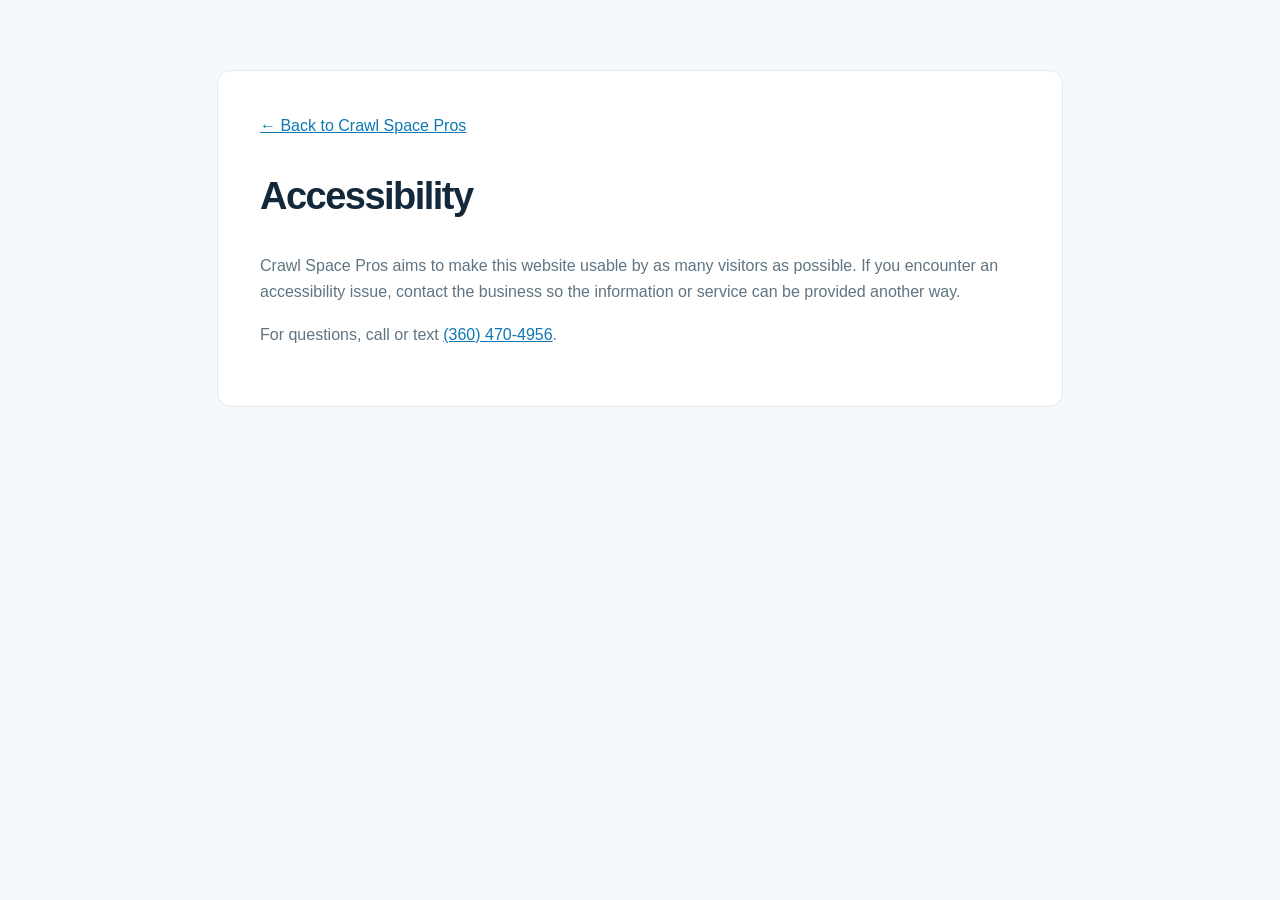
==== accessibility.html @ ad9a3e86 "Add files via upload" ====
<!DOCTYPE html><html lang="en"><head><meta charset="UTF-8"><meta name="viewport" content="width=device-width,initial-scale=1"><title>Accessibility | Crawl Space Pros</title><link rel="icon" href="favicon.svg" type="image/svg+xml"><style>body{margin:0;background:#f5f9fb;color:#13283a;font:16px/1.65 -apple-system,BlinkMacSystemFont,"Segoe UI",Arial,sans-serif}main{width:min(760px,calc(100% - 32px));margin:70px auto;padding:42px;background:#fff;border:1px solid #e2e9ee;border-radius:14px}h1{font-size:38px;letter-spacing:-.04em}a{color:#0c78b4}p{color:#5f7482}</style></head><body><main><a href="index.html">← Back to Crawl Space Pros</a><h1>Accessibility</h1><p>Crawl Space Pros aims to make this website usable by as many visitors as possible. If you encounter an accessibility issue, contact the business so the information or service can be provided another way.</p><p>For questions, call or text <a href="tel:3604704956">(360) 470-4956</a>.</p></main></body></html>
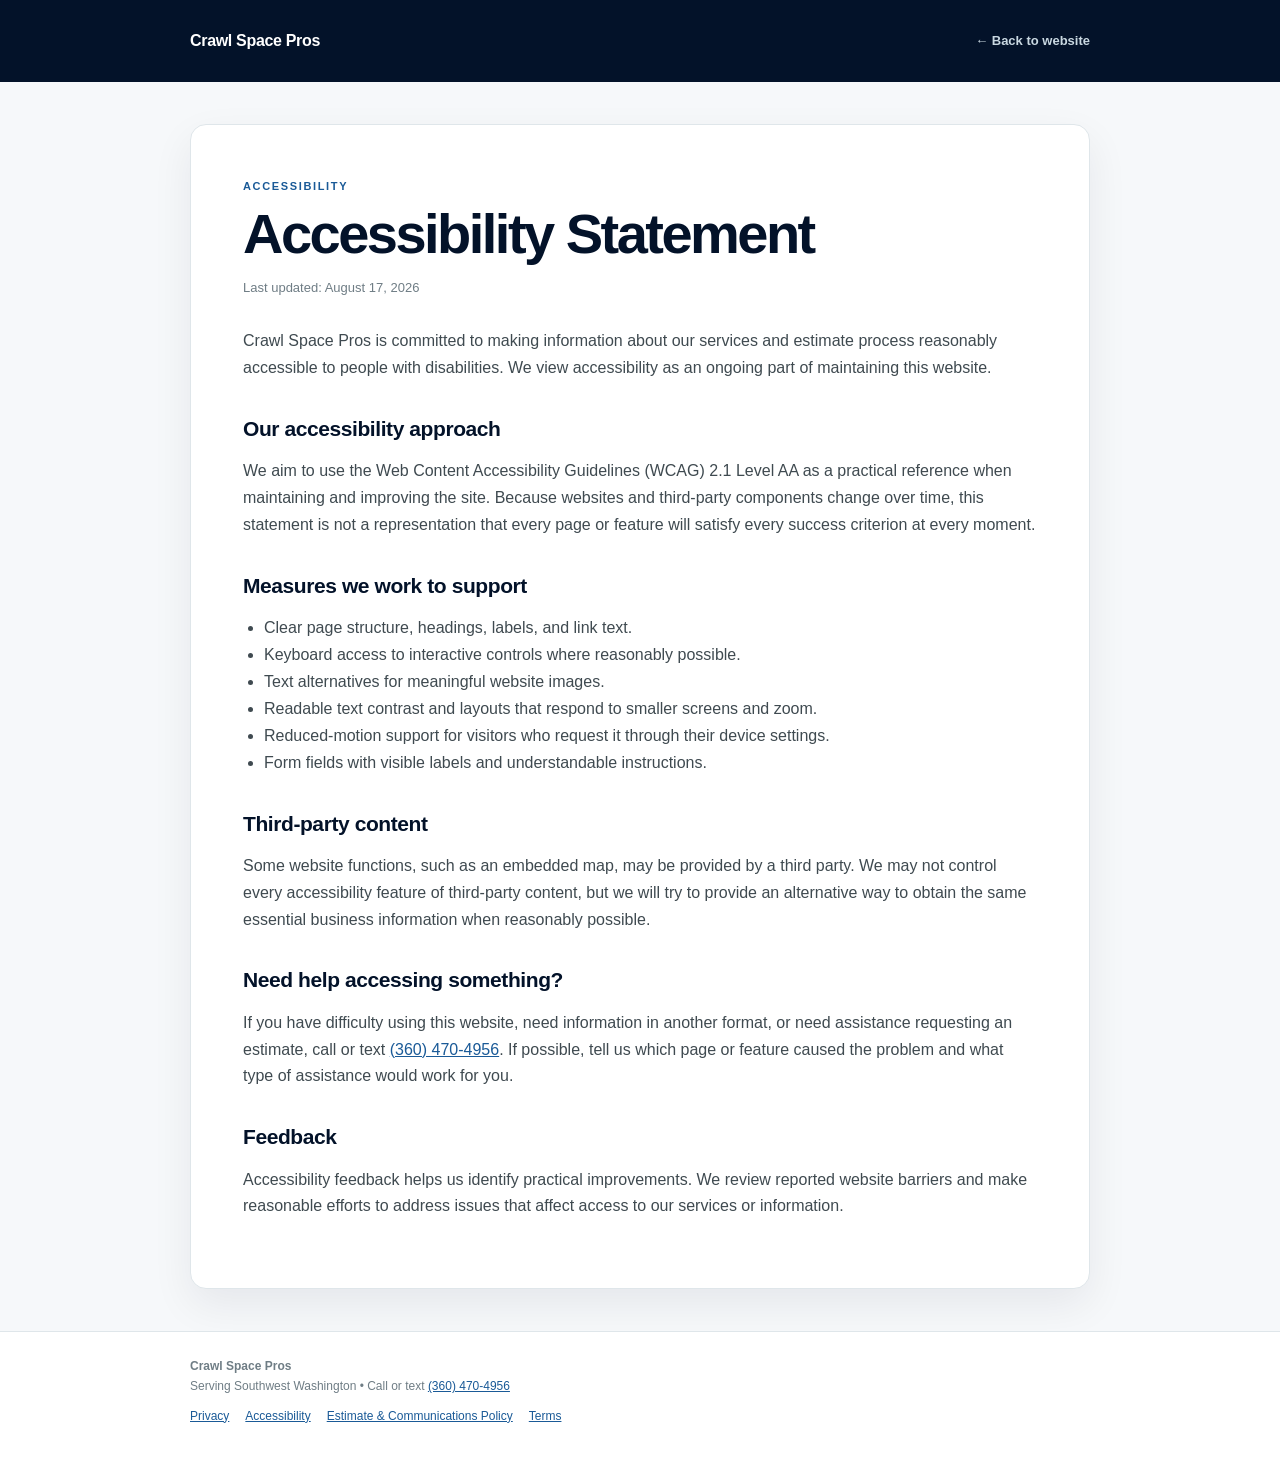
==== commit 6fd2b035: "Add files via upload" ====
--- a/accessibility.html
+++ b/accessibility.html
@@ -1 +1,221 @@
-<!DOCTYPE html><html lang="en"><head><meta charset="UTF-8"><meta name="viewport" content="width=device-width,initial-scale=1"><title>Accessibility | Crawl Space Pros</title><link rel="icon" href="favicon.svg" type="image/svg+xml"><style>body{margin:0;background:#f5f9fb;color:#13283a;font:16px/1.65 -apple-system,BlinkMacSystemFont,"Segoe UI",Arial,sans-serif}main{width:min(760px,calc(100% - 32px));margin:70px auto;padding:42px;background:#fff;border:1px solid #e2e9ee;border-radius:14px}h1{font-size:38px;letter-spacing:-.04em}a{color:#0c78b4}p{color:#5f7482}</style></head><body><main><a href="index.html">← Back to Crawl Space Pros</a><h1>Accessibility</h1><p>Crawl Space Pros aims to make this website usable by as many visitors as possible. If you encounter an accessibility issue, contact the business so the information or service can be provided another way.</p><p>For questions, call or text <a href="tel:3604704956">(360) 470-4956</a>.</p></main></body></html>+<!DOCTYPE html>
+<html lang="en">
+<head>
+  <meta charset="UTF-8">
+  <meta name="viewport" content="width=device-width, initial-scale=1.0">
+  <meta name="description" content="Accessibility Statement for the Crawl Space Pros website.">
+  <title>Accessibility Statement | Crawl Space Pros</title>
+  <style>
+:root {
+  --navy: #031229;
+  --blue: #1A5A97;
+  --charcoal: #3F4A50;
+  --gray: #6f7d85;
+  --border: #dfe6ea;
+  --page: #f6f8fa;
+}
+* { box-sizing: border-box; }
+html { scroll-behavior: smooth; }
+body {
+  margin: 0;
+  background: var(--page);
+  color: var(--navy);
+  font-family: -apple-system, BlinkMacSystemFont, "Segoe UI", Arial, Helvetica, sans-serif;
+  line-height: 1.68;
+}
+a { color: var(--blue); }
+.skip-link {
+  position: absolute;
+  left: -9999px;
+  top: 8px;
+  z-index: 100;
+  padding: 10px 14px;
+  background: #fff;
+  color: var(--navy);
+}
+.skip-link:focus { left: 8px; }
+.legal-header {
+  background: var(--navy);
+  color: #fff;
+}
+.legal-header-inner,
+.legal-main,
+.legal-footer-inner {
+  width: min(900px, calc(100% - 32px));
+  margin: 0 auto;
+}
+.legal-header-inner {
+  min-height: 82px;
+  display: flex;
+  align-items: center;
+  justify-content: space-between;
+  gap: 24px;
+}
+.legal-brand {
+  color: #fff;
+  text-decoration: none;
+  font-weight: 850;
+  letter-spacing: -.02em;
+}
+.back-link {
+  color: #c9d8e1;
+  text-decoration: none;
+  font-size: 13px;
+  font-weight: 700;
+}
+.back-link:hover { color: #fff; }
+.legal-main {
+  margin-top: 42px;
+  margin-bottom: 42px;
+  padding: clamp(26px, 5vw, 52px);
+  border: 1px solid var(--border);
+  border-radius: 16px;
+  background: #fff;
+  box-shadow: 0 16px 42px rgba(3, 18, 41, .07);
+}
+.legal-kicker {
+  margin: 0 0 10px;
+  color: var(--blue);
+  font-size: 11px;
+  font-weight: 900;
+  letter-spacing: .15em;
+  text-transform: uppercase;
+}
+h1 {
+  margin: 0;
+  font-size: clamp(36px, 6vw, 56px);
+  line-height: 1.02;
+  letter-spacing: -.045em;
+}
+.updated {
+  margin: 14px 0 30px;
+  color: var(--gray);
+  font-size: 13px;
+}
+h2 {
+  margin: 34px 0 9px;
+  color: var(--navy);
+  font-size: 21px;
+  line-height: 1.25;
+  letter-spacing: -.02em;
+}
+p, li { color: var(--charcoal); }
+ul { padding-left: 21px; }
+.notice {
+  margin: 28px 0;
+  padding: 18px 20px;
+  border-left: 4px solid var(--blue);
+  background: #f2f7fa;
+  color: var(--charcoal);
+}
+.legal-footer {
+  border-top: 1px solid var(--border);
+  background: #fff;
+}
+.legal-footer-inner {
+  padding: 24px 0 34px;
+  color: var(--gray);
+  font-size: 12px;
+}
+.legal-nav {
+  margin-top: 9px;
+  display: flex;
+  flex-wrap: wrap;
+  gap: 10px 16px;
+}
+@media (max-width: 600px) {
+  .legal-header-inner {
+    min-height: 72px;
+    flex-direction: column;
+    justify-content: center;
+    align-items: flex-start;
+    gap: 3px;
+  }
+  .legal-main {
+    margin-top: 20px;
+    padding: 24px 20px;
+    border-radius: 12px;
+  }
+}
+</style>
+</head>
+<body>
+  <a class="skip-link" href="#main">Skip to content</a>
+
+  <header class="legal-header">
+    <div class="legal-header-inner">
+      <a class="legal-brand" href="index.html">Crawl Space Pros</a>
+      <a class="back-link" href="index.html">← Back to website</a>
+    </div>
+  </header>
+
+  <main class="legal-main" id="main">
+    <p class="legal-kicker">ACCESSIBILITY</p>
+    <h1>Accessibility Statement</h1>
+    <p class="updated">Last updated: August 17, 2026</p>
+    
+<p>
+  Crawl Space Pros is committed to making information about our services and
+  estimate process reasonably accessible to people with disabilities. We view
+  accessibility as an ongoing part of maintaining this website.
+</p>
+
+<h2>Our accessibility approach</h2>
+<p>
+  We aim to use the Web Content Accessibility Guidelines (WCAG) 2.1 Level AA as
+  a practical reference when maintaining and improving the site. Because
+  websites and third-party components change over time, this statement is not a
+  representation that every page or feature will satisfy every success criterion
+  at every moment.
+</p>
+
+<h2>Measures we work to support</h2>
+<ul>
+  <li>Clear page structure, headings, labels, and link text.</li>
+  <li>Keyboard access to interactive controls where reasonably possible.</li>
+  <li>Text alternatives for meaningful website images.</li>
+  <li>Readable text contrast and layouts that respond to smaller screens and zoom.</li>
+  <li>Reduced-motion support for visitors who request it through their device settings.</li>
+  <li>Form fields with visible labels and understandable instructions.</li>
+</ul>
+
+<h2>Third-party content</h2>
+<p>
+  Some website functions, such as an embedded map, may be provided by a third
+  party. We may not control every accessibility feature of third-party content,
+  but we will try to provide an alternative way to obtain the same essential
+  business information when reasonably possible.
+</p>
+
+<h2>Need help accessing something?</h2>
+<p>
+  If you have difficulty using this website, need information in another format,
+  or need assistance requesting an estimate, call or text
+  <a href="tel:3604704956">(360) 470-4956</a>. If possible, tell us which page
+  or feature caused the problem and what type of assistance would work for you.
+</p>
+
+<h2>Feedback</h2>
+<p>
+  Accessibility feedback helps us identify practical improvements. We review
+  reported website barriers and make reasonable efforts to address issues that
+  affect access to our services or information.
+</p>
+
+  </main>
+
+  <footer class="legal-footer">
+    <div class="legal-footer-inner">
+      <strong>Crawl Space Pros</strong><br>
+      Serving Southwest Washington • Call or text
+      <a href="tel:3604704956">(360) 470-4956</a>
+      <nav class="legal-nav" aria-label="Legal pages">
+        <a href="privacy.html">Privacy</a>
+        <a href="accessibility.html">Accessibility</a>
+        <a href="policy.html">Estimate &amp; Communications Policy</a>
+        <a href="terms.html">Terms</a>
+      </nav>
+    </div>
+  </footer>
+</body>
+</html>
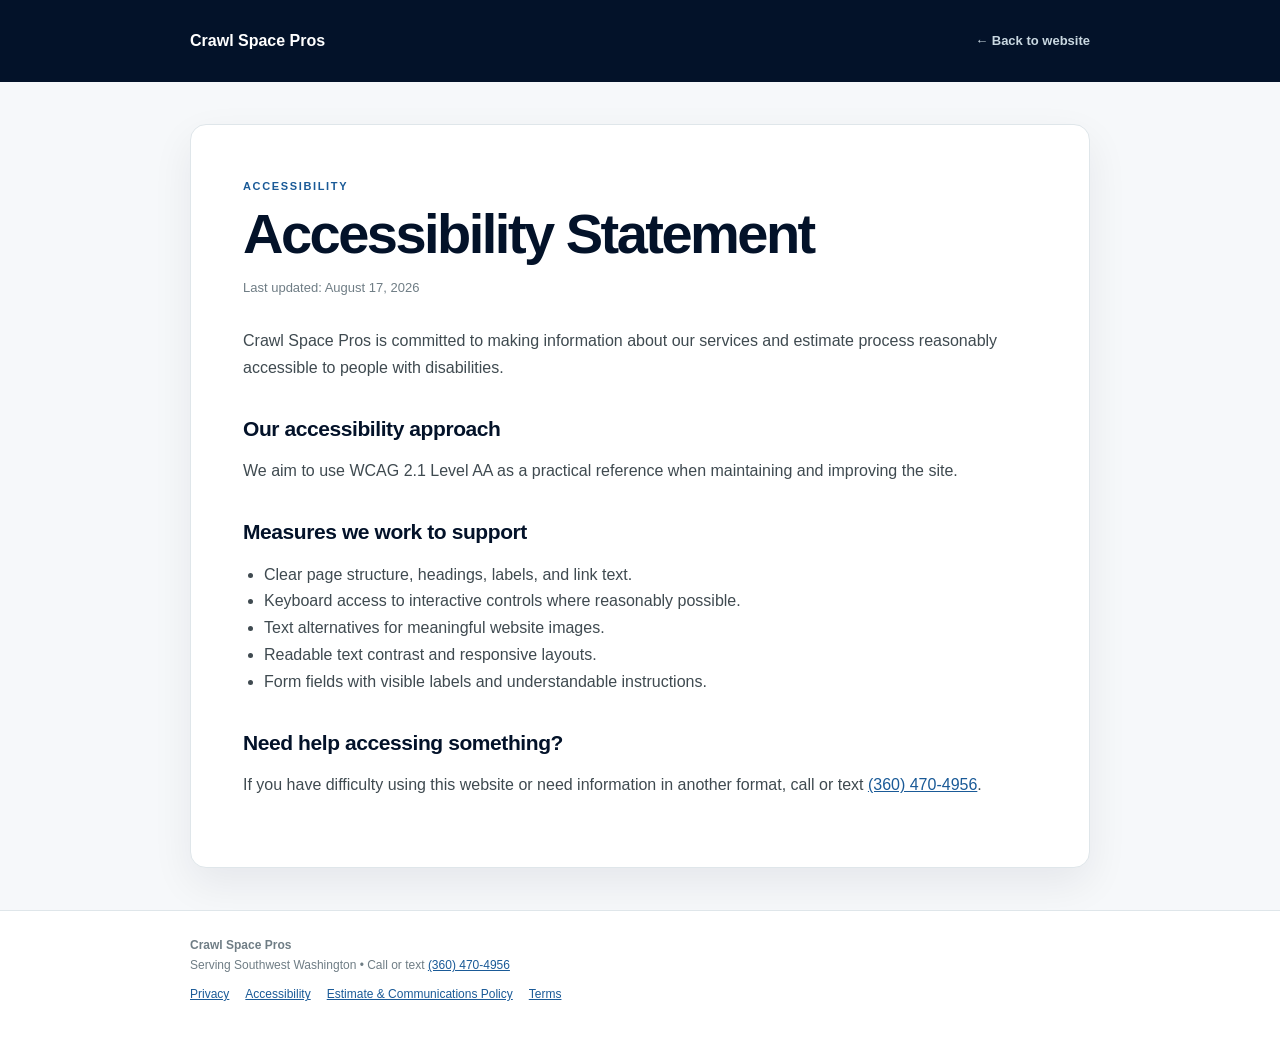
==== commit c37d025a: "Add files via upload" ====
--- a/accessibility.html
+++ b/accessibility.html
@@ -3,219 +3,47 @@
 <head>
   <meta charset="UTF-8">
   <meta name="viewport" content="width=device-width, initial-scale=1.0">
-  <meta name="description" content="Accessibility Statement for the Crawl Space Pros website.">
   <title>Accessibility Statement | Crawl Space Pros</title>
   <style>
-:root {
-  --navy: #031229;
-  --blue: #1A5A97;
-  --charcoal: #3F4A50;
-  --gray: #6f7d85;
-  --border: #dfe6ea;
-  --page: #f6f8fa;
-}
-* { box-sizing: border-box; }
-html { scroll-behavior: smooth; }
-body {
-  margin: 0;
-  background: var(--page);
-  color: var(--navy);
-  font-family: -apple-system, BlinkMacSystemFont, "Segoe UI", Arial, Helvetica, sans-serif;
-  line-height: 1.68;
-}
-a { color: var(--blue); }
-.skip-link {
-  position: absolute;
-  left: -9999px;
-  top: 8px;
-  z-index: 100;
-  padding: 10px 14px;
-  background: #fff;
-  color: var(--navy);
-}
-.skip-link:focus { left: 8px; }
-.legal-header {
-  background: var(--navy);
-  color: #fff;
-}
-.legal-header-inner,
-.legal-main,
-.legal-footer-inner {
-  width: min(900px, calc(100% - 32px));
-  margin: 0 auto;
-}
-.legal-header-inner {
-  min-height: 82px;
-  display: flex;
-  align-items: center;
-  justify-content: space-between;
-  gap: 24px;
-}
-.legal-brand {
-  color: #fff;
-  text-decoration: none;
-  font-weight: 850;
-  letter-spacing: -.02em;
-}
-.back-link {
-  color: #c9d8e1;
-  text-decoration: none;
-  font-size: 13px;
-  font-weight: 700;
-}
-.back-link:hover { color: #fff; }
-.legal-main {
-  margin-top: 42px;
-  margin-bottom: 42px;
-  padding: clamp(26px, 5vw, 52px);
-  border: 1px solid var(--border);
-  border-radius: 16px;
-  background: #fff;
-  box-shadow: 0 16px 42px rgba(3, 18, 41, .07);
-}
-.legal-kicker {
-  margin: 0 0 10px;
-  color: var(--blue);
-  font-size: 11px;
-  font-weight: 900;
-  letter-spacing: .15em;
-  text-transform: uppercase;
-}
-h1 {
-  margin: 0;
-  font-size: clamp(36px, 6vw, 56px);
-  line-height: 1.02;
-  letter-spacing: -.045em;
-}
-.updated {
-  margin: 14px 0 30px;
-  color: var(--gray);
-  font-size: 13px;
-}
-h2 {
-  margin: 34px 0 9px;
-  color: var(--navy);
-  font-size: 21px;
-  line-height: 1.25;
-  letter-spacing: -.02em;
-}
-p, li { color: var(--charcoal); }
-ul { padding-left: 21px; }
-.notice {
-  margin: 28px 0;
-  padding: 18px 20px;
-  border-left: 4px solid var(--blue);
-  background: #f2f7fa;
-  color: var(--charcoal);
-}
-.legal-footer {
-  border-top: 1px solid var(--border);
-  background: #fff;
-}
-.legal-footer-inner {
-  padding: 24px 0 34px;
-  color: var(--gray);
-  font-size: 12px;
-}
-.legal-nav {
-  margin-top: 9px;
-  display: flex;
-  flex-wrap: wrap;
-  gap: 10px 16px;
-}
-@media (max-width: 600px) {
-  .legal-header-inner {
-    min-height: 72px;
-    flex-direction: column;
-    justify-content: center;
-    align-items: flex-start;
-    gap: 3px;
-  }
-  .legal-main {
-    margin-top: 20px;
-    padding: 24px 20px;
-    border-radius: 12px;
-  }
+:root { --navy:#031229; --blue:#1A5A97; --charcoal:#3F4A50; --gray:#6f7d85; --border:#dfe6ea; --page:#f6f8fa; }
+* { box-sizing:border-box; }
+html { scroll-behavior:smooth; }
+body { margin:0; background:var(--page); color:var(--navy); font-family:-apple-system,BlinkMacSystemFont,"Segoe UI",Arial,Helvetica,sans-serif; line-height:1.68; }
+a { color:var(--blue); }
+.legal-header { background:var(--navy); color:#fff; }
+.legal-header-inner,.legal-main,.legal-footer-inner { width:min(900px,calc(100% - 32px)); margin:0 auto; }
+.legal-header-inner { min-height:82px; display:flex; align-items:center; justify-content:space-between; gap:24px; }
+.legal-brand { color:#fff; text-decoration:none; font-weight:850; }
+.back-link { color:#c9d8e1; text-decoration:none; font-size:13px; font-weight:700; }
+.legal-main { margin-top:42px; margin-bottom:42px; padding:clamp(26px,5vw,52px); border:1px solid var(--border); border-radius:16px; background:#fff; box-shadow:0 16px 42px rgba(3,18,41,.07); }
+.legal-kicker { margin:0 0 10px; color:var(--blue); font-size:11px; font-weight:900; letter-spacing:.15em; text-transform:uppercase; }
+h1 { margin:0; font-size:clamp(36px,6vw,56px); line-height:1.02; letter-spacing:-.045em; }
+.updated { margin:14px 0 30px; color:var(--gray); font-size:13px; }
+h2 { margin:34px 0 9px; color:var(--navy); font-size:21px; line-height:1.25; letter-spacing:-.02em; }
+p,li { color:var(--charcoal); }
+ul { padding-left:21px; }
+.legal-footer { border-top:1px solid var(--border); background:#fff; }
+.legal-footer-inner { padding:24px 0 34px; color:var(--gray); font-size:12px; }
+.legal-nav { margin-top:9px; display:flex; flex-wrap:wrap; gap:10px 16px; }
+@media (max-width:600px) {
+  .legal-header-inner { min-height:72px; flex-direction:column; justify-content:center; align-items:flex-start; gap:3px; }
+  .legal-main { margin-top:20px; padding:24px 20px; border-radius:12px; }
 }
 </style>
 </head>
 <body>
-  <a class="skip-link" href="#main">Skip to content</a>
-
-  <header class="legal-header">
-    <div class="legal-header-inner">
-      <a class="legal-brand" href="index.html">Crawl Space Pros</a>
-      <a class="back-link" href="index.html">← Back to website</a>
-    </div>
-  </header>
-
-  <main class="legal-main" id="main">
+  <header class="legal-header"><div class="legal-header-inner"><a class="legal-brand" href="index.html">Crawl Space Pros</a><a class="back-link" href="index.html">← Back to website</a></div></header>
+  <main class="legal-main">
     <p class="legal-kicker">ACCESSIBILITY</p>
     <h1>Accessibility Statement</h1>
     <p class="updated">Last updated: August 17, 2026</p>
     
-<p>
-  Crawl Space Pros is committed to making information about our services and
-  estimate process reasonably accessible to people with disabilities. We view
-  accessibility as an ongoing part of maintaining this website.
-</p>
-
-<h2>Our accessibility approach</h2>
-<p>
-  We aim to use the Web Content Accessibility Guidelines (WCAG) 2.1 Level AA as
-  a practical reference when maintaining and improving the site. Because
-  websites and third-party components change over time, this statement is not a
-  representation that every page or feature will satisfy every success criterion
-  at every moment.
-</p>
-
-<h2>Measures we work to support</h2>
-<ul>
-  <li>Clear page structure, headings, labels, and link text.</li>
-  <li>Keyboard access to interactive controls where reasonably possible.</li>
-  <li>Text alternatives for meaningful website images.</li>
-  <li>Readable text contrast and layouts that respond to smaller screens and zoom.</li>
-  <li>Reduced-motion support for visitors who request it through their device settings.</li>
-  <li>Form fields with visible labels and understandable instructions.</li>
-</ul>
-
-<h2>Third-party content</h2>
-<p>
-  Some website functions, such as an embedded map, may be provided by a third
-  party. We may not control every accessibility feature of third-party content,
-  but we will try to provide an alternative way to obtain the same essential
-  business information when reasonably possible.
-</p>
-
-<h2>Need help accessing something?</h2>
-<p>
-  If you have difficulty using this website, need information in another format,
-  or need assistance requesting an estimate, call or text
-  <a href="tel:3604704956">(360) 470-4956</a>. If possible, tell us which page
-  or feature caused the problem and what type of assistance would work for you.
-</p>
-
-<h2>Feedback</h2>
-<p>
-  Accessibility feedback helps us identify practical improvements. We review
-  reported website barriers and make reasonable efforts to address issues that
-  affect access to our services or information.
-</p>
+<p>Crawl Space Pros is committed to making information about our services and estimate process reasonably accessible to people with disabilities.</p>
+<h2>Our accessibility approach</h2><p>We aim to use WCAG 2.1 Level AA as a practical reference when maintaining and improving the site.</p>
+<h2>Measures we work to support</h2><ul><li>Clear page structure, headings, labels, and link text.</li><li>Keyboard access to interactive controls where reasonably possible.</li><li>Text alternatives for meaningful website images.</li><li>Readable text contrast and responsive layouts.</li><li>Form fields with visible labels and understandable instructions.</li></ul>
+<h2>Need help accessing something?</h2><p>If you have difficulty using this website or need information in another format, call or text <a href="tel:3604704956">(360) 470-4956</a>.</p>
 
   </main>
-
-  <footer class="legal-footer">
-    <div class="legal-footer-inner">
-      <strong>Crawl Space Pros</strong><br>
-      Serving Southwest Washington • Call or text
-      <a href="tel:3604704956">(360) 470-4956</a>
-      <nav class="legal-nav" aria-label="Legal pages">
-        <a href="privacy.html">Privacy</a>
-        <a href="accessibility.html">Accessibility</a>
-        <a href="policy.html">Estimate &amp; Communications Policy</a>
-        <a href="terms.html">Terms</a>
-      </nav>
-    </div>
-  </footer>
+  <footer class="legal-footer"><div class="legal-footer-inner"><strong>Crawl Space Pros</strong><br>Serving Southwest Washington • Call or text <a href="tel:3604704956">(360) 470-4956</a><nav class="legal-nav" aria-label="Legal pages"><a href="privacy.html">Privacy</a><a href="accessibility.html">Accessibility</a><a href="policy.html">Estimate &amp; Communications Policy</a><a href="terms.html">Terms</a></nav></div></footer>
 </body>
-</html>
+</html>
